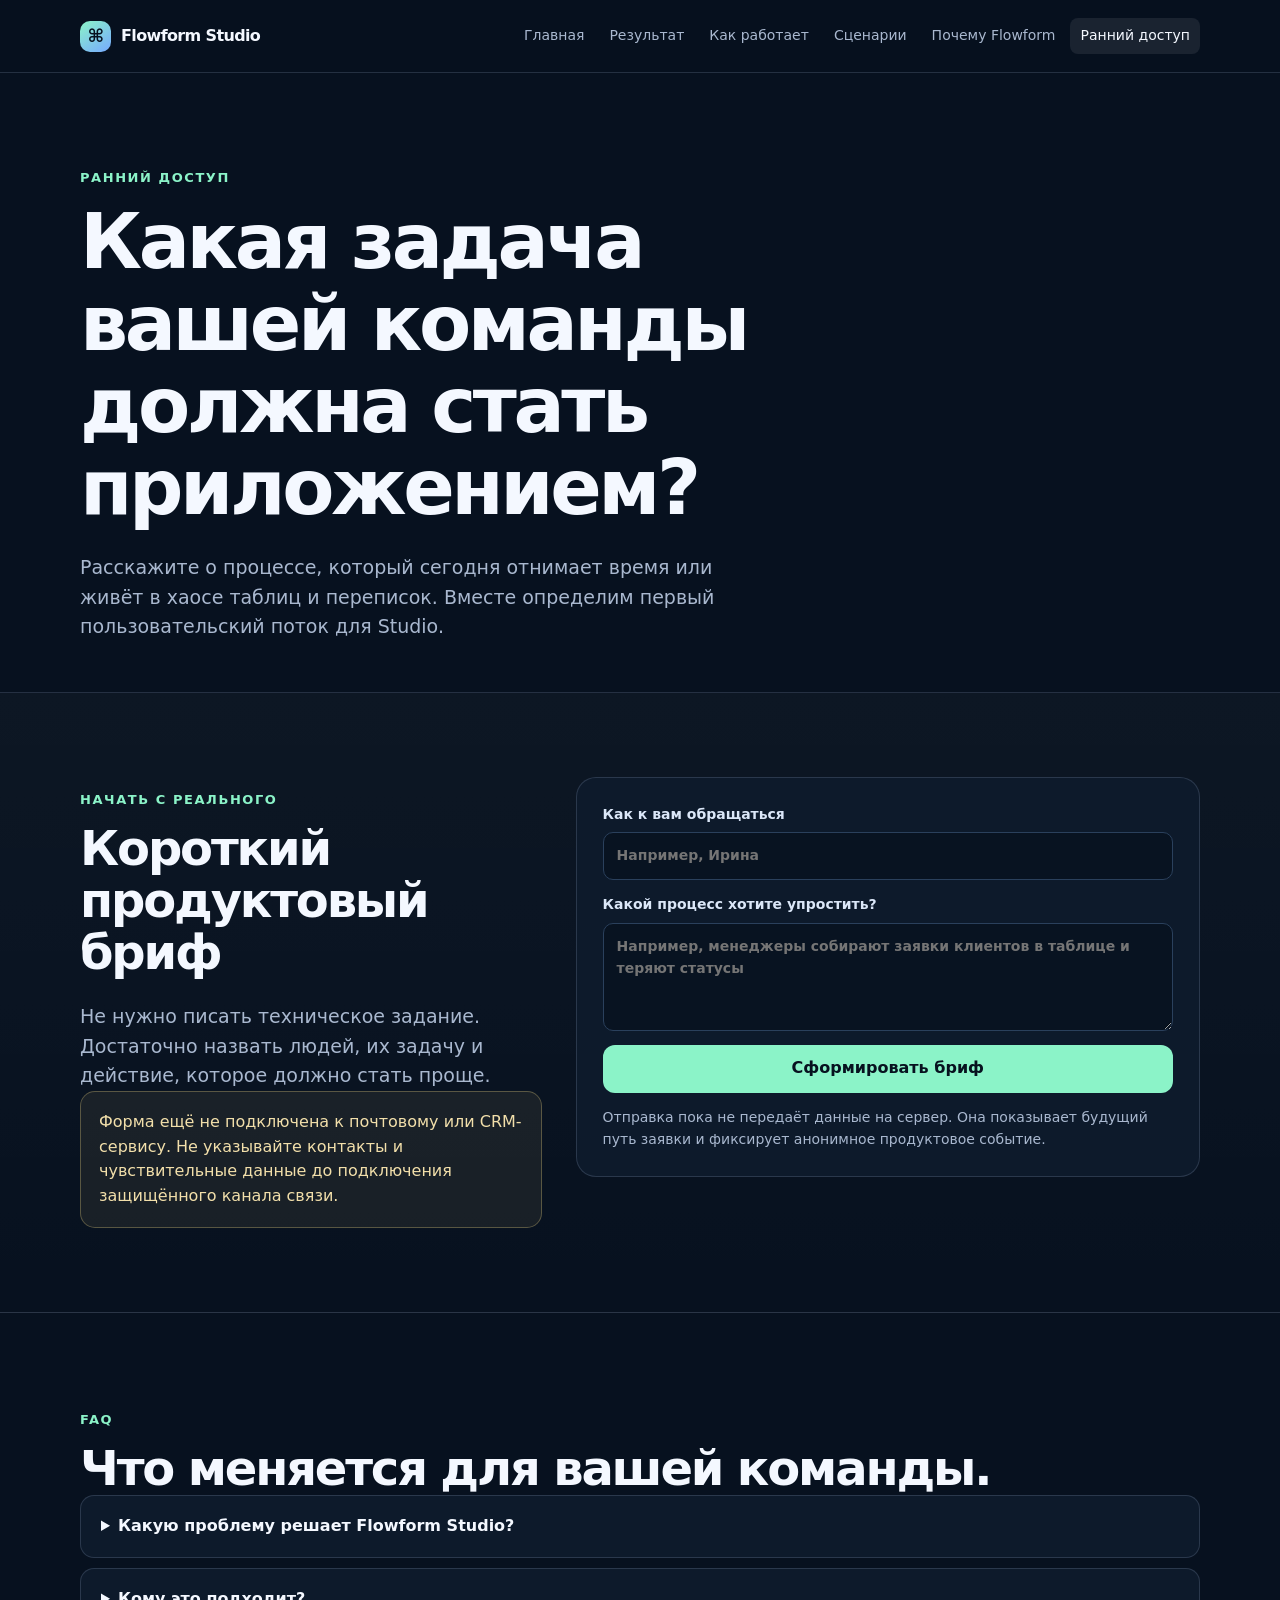
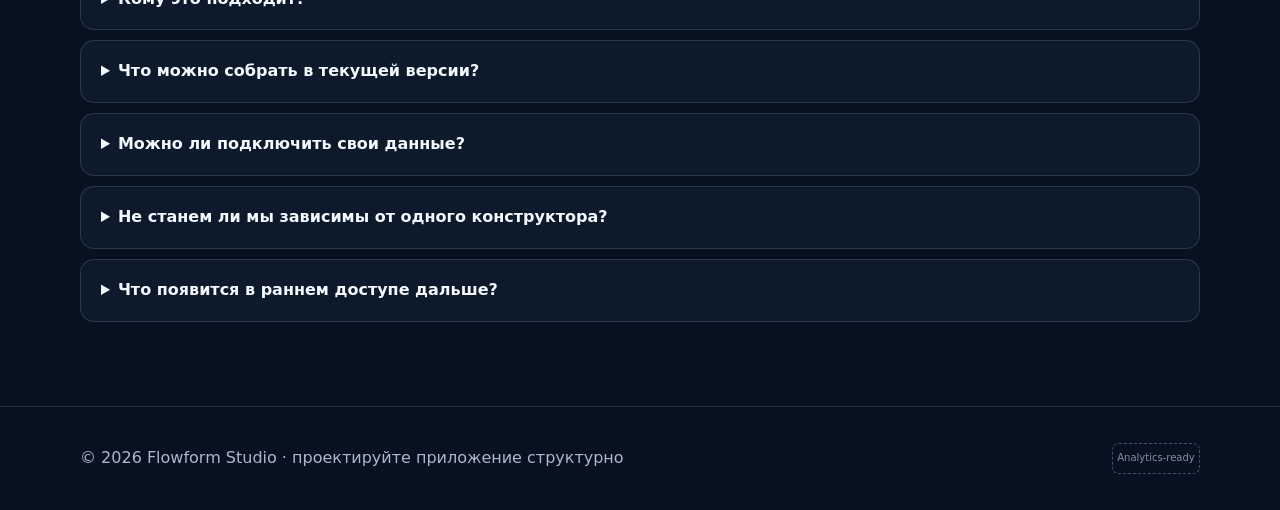
==== demo/index.html @ c5a8aea6 "init" ====
<!doctype html><html lang="ru"><head><meta charset="utf-8"><meta name="viewport" content="width=device-width, initial-scale=1"><meta name="description" content="Запросить демонстрацию Flowform Studio."><title>Демо — Flowform Studio</title><link rel="stylesheet" href="../assets/css/styles.css"></head><body>
<header class="site-header"><nav class="nav container" aria-label="Основная навигация"><a class="brand" href="../"><span class="brand-mark">⌘</span>Flowform Studio</a><div class="nav-links"><a href="../">Главная</a><a href="../features/">Результат</a><a href="../how-it-works/">Как работает</a><a href="../templates/">Сценарии</a><a href="../technology/">Почему Flowform</a><a aria-current="page" href="./">Ранний доступ</a></div></nav></header>
<main><section class="page-hero"><div class="container"><p class="eyebrow">Ранний доступ</p><h1>Какая задача вашей команды должна стать приложением?</h1><p class="lead">Расскажите о процессе, который сегодня отнимает время или живёт в хаосе таблиц и переписок. Вместе определим первый пользовательский поток для Studio.</p></div></section>
<section class="section section-soft"><div class="container demo-grid"><div><p class="eyebrow">Начать с реального</p><h2>Короткий продуктовый бриф</h2><p class="lead">Не нужно писать техническое задание. Достаточно назвать людей, их задачу и действие, которое должно стать проще.</p><div class="notice">Форма ещё не подключена к почтовому или CRM-сервису. Не указывайте контакты и чувствительные данные до подключения защищённого канала связи.</div></div><form class="form" data-demo-form><label>Как к вам обращаться<input name="name" autocomplete="off" required maxlength="50" placeholder="Например, Ирина"></label><label>Какой процесс хотите упростить?<textarea name="idea" required maxlength="500" placeholder="Например, менеджеры собирают заявки клиентов в таблице и теряют статусы"></textarea></label><button class="button button-primary" data-event="demo_form_click" type="submit">Сформировать бриф</button><p class="form-note">Отправка пока не передаёт данные на сервер. Она показывает будущий путь заявки и фиксирует анонимное продуктовое событие.</p><p class="form-success" role="status">Бриф сформирован. Спасибо — этот сценарий учтён как интерес к раннему доступу.</p></form></div></section>
<section class="section"><div class="container"><p class="eyebrow">FAQ</p><h2>Что меняется для вашей команды.</h2><div class="faq"><details data-event="faq_open"><summary>Какую проблему решает Flowform Studio?</summary><p>Studio сокращает путь от разрозненного описания процесса до интерактивного приложения. Команда быстрее замечает неясности, согласует поведение и проверяет ценность решения.</p></details><details data-event="faq_open"><summary>Кому это подходит?</summary><p>Product-командам, основателям и операционным командам, которым нужен внутренний инструмент, MVP или мобильный поток — без долгого цикла «бриф → макет → разработка → переделка».</p></details><details data-event="faq_open"><summary>Что можно собрать в текущей версии?</summary><p>Текущий рантайм поддерживает списки, карточки деталей и формы. На этой основе можно собрать каталог, простую CRM, трекер, гид мероприятия или внутренний рабочий инструмент.</p></details><details data-event="faq_open"><summary>Можно ли подключить свои данные?</summary><p>Да. Studio работает с моделью сущностей, поддерживает проектные CRUD-данные и развивает работу с OpenAPI как способом связать интерфейс с внешним API.</p></details><details data-event="faq_open"><summary>Не станем ли мы зависимы от одного конструктора?</summary><p>Конфигурация приложения остаётся переносимым JSON-файлом: её можно экспортировать, проверять и использовать как структурированный артефакт продукта.</p></details><details data-event="faq_open"><summary>Что появится в раннем доступе дальше?</summary><p>Более короткий путь от Studio к расшариваемому PWA и проверке приложения на мобильном устройстве. Это направление развития, а не уже доступная функция.</p></details></div></div></section></main>
<footer class="site-footer"><div class="container footer-row"><span>© 2026 Flowform Studio · проектируйте приложение структурно</span><div class="counter-slot">Analytics-ready</div></div></footer><script src="../assets/js/analytics.js"></script></body></html>
---- assets/css/styles.css ----
:root {
  --bg: #07111f;
  --panel: #0d1a2b;
  --panel-light: #12253d;
  --ink: #f4f8ff;
  --muted: #a9b8cf;
  --line: rgba(190, 211, 245, .16);
  --accent: #8bf3c8;
  --accent-2: #76a9ff;
  --warn: #ffe08a;
  --radius: 20px;
  --shadow: 0 22px 64px rgba(0, 0, 0, .28);
}

* { box-sizing: border-box; }
html { scroll-behavior: smooth; }
body {
  margin: 0;
  color: var(--ink);
  background: var(--bg);
  font-family: Inter, ui-sans-serif, system-ui, -apple-system, BlinkMacSystemFont, "Segoe UI", sans-serif;
  line-height: 1.55;
}
a { color: inherit; text-decoration: none; }
button, input, textarea { font: inherit; }

.container { width: min(1120px, calc(100% - 40px)); margin: 0 auto; }
.site-header {
  position: sticky; top: 0; z-index: 10;
  backdrop-filter: blur(18px);
  background: rgba(7, 17, 31, .78);
  border-bottom: 1px solid var(--line);
}
.nav { min-height: 72px; display: flex; align-items: center; justify-content: space-between; gap: 24px; }
.brand { display: flex; align-items: center; gap: 10px; font-weight: 800; letter-spacing: -.04em; }
.brand-mark { display: grid; place-items: center; width: 31px; height: 31px; border-radius: 10px; background: linear-gradient(145deg, var(--accent), var(--accent-2)); color: #06111f; font-size: 18px; }
.nav-links { display: flex; flex-wrap: wrap; justify-content: flex-end; gap: 5px; }
.nav-links a { color: var(--muted); padding: 7px 10px; border-radius: 8px; font-size: 14px; }
.nav-links a:hover, .nav-links a[aria-current="page"] { background: rgba(255,255,255,.08); color: var(--ink); }

.hero { padding: 104px 0 74px; overflow: hidden; }
.hero-grid { display: grid; grid-template-columns: 1.1fr .9fr; align-items: center; gap: 56px; }
.eyebrow { color: var(--accent); font-size: 13px; font-weight: 800; letter-spacing: .12em; text-transform: uppercase; }
h1, h2, h3 { letter-spacing: -.045em; line-height: 1.08; margin: 0; }
h1 { max-width: 760px; font-size: clamp(42px, 6vw, 76px); }
h2 { font-size: clamp(30px, 4vw, 48px); }
h3 { font-size: 21px; }
.lead { color: var(--muted); max-width: 650px; font-size: 19px; margin: 24px 0 0; }
.actions { display: flex; flex-wrap: wrap; gap: 12px; margin-top: 32px; }
.button { display: inline-flex; justify-content: center; align-items: center; min-height: 48px; padding: 0 19px; border: 1px solid transparent; border-radius: 12px; font-weight: 750; transition: transform .2s, background .2s; cursor: pointer; }
.button:hover { transform: translateY(-2px); }
.button-primary { color: #07111f; background: var(--accent); }
.button-secondary { color: var(--ink); border-color: var(--line); background: rgba(255,255,255,.04); }
.microcopy { color: var(--muted); font-size: 13px; margin-top: 14px; }

.hero-orbit { position: relative; min-height: 390px; }
.hero-orbit::before { content: ""; position: absolute; inset: 8% -10%; background: radial-gradient(circle, rgba(118,169,255,.3), transparent 63%); filter: blur(10px); }
.mockup { position: relative; z-index: 1; overflow: hidden; border: 1px solid rgba(166, 206, 255, .28); border-radius: 25px; background: rgba(13, 26, 43, .88); box-shadow: var(--shadow); }
.mockup-bar { display: flex; gap: 7px; padding: 13px 16px; border-bottom: 1px solid var(--line); }
.mockup-bar i { width: 8px; height: 8px; border-radius: 100%; background: #48617e; }
.mockup-body { display: grid; grid-template-columns: 92px 1fr; min-height: 323px; }
.mockup-side { padding: 18px 11px; border-right: 1px solid var(--line); }
.mockup-side span { display: block; height: 8px; margin: 12px 0; border-radius: 8px; background: #263b58; }
.mockup-side span:first-child { width: 76%; background: var(--accent); }
.mockup-work { padding: 25px; }
.code { padding: 16px; border: 1px solid var(--line); border-radius: 14px; color: #c1d6f5; background: #081321; font-family: "SFMono-Regular", Consolas, monospace; font-size: 12px; line-height: 1.8; }
.code b { color: var(--accent); font-weight: 600; }
.phone { float: right; width: 116px; margin: 18px 0 0 16px; padding: 9px; border: 3px solid #314862; border-radius: 21px; background: #0a1523; transform: rotate(5deg); }
.phone::before { content: ""; display: block; width: 36px; height: 4px; margin: 0 auto 8px; border-radius: 9px; background: #314862; }
.phone-card { padding: 10px; border-radius: 10px; background: linear-gradient(155deg, #8bf3c8, #76a9ff); color: #06111f; font-size: 10px; font-weight: 800; }
.phone-line { height: 6px; margin-top: 8px; border-radius: 4px; background: #29425c; }

.section { padding: 84px 0; }
.section-soft { background: linear-gradient(180deg, rgba(255,255,255,.025), transparent); border-block: 1px solid var(--line); }
.section-heading { display: grid; grid-template-columns: minmax(0, 1fr) minmax(0, .7fr); gap: 36px; align-items: end; margin-bottom: 34px; }
.section-heading p { color: var(--muted); margin: 0; }
.cards { display: grid; grid-template-columns: repeat(3, 1fr); gap: 18px; }
.card { padding: 25px; border: 1px solid var(--line); border-radius: var(--radius); background: linear-gradient(150deg, rgba(255,255,255,.06), rgba(255,255,255,.018)); }
.card p { color: var(--muted); margin-bottom: 0; }
.card-icon { display: grid; place-items: center; width: 40px; height: 40px; margin-bottom: 20px; border-radius: 12px; background: rgba(139,243,200,.12); color: var(--accent); font-weight: 800; }
.split { display: grid; grid-template-columns: 1fr 1fr; gap: 24px; align-items: start; }
.steps { counter-reset: step; display: grid; gap: 13px; }
.step { display: grid; grid-template-columns: 44px 1fr; gap: 16px; align-items: start; padding: 20px; border: 1px solid var(--line); border-radius: 16px; background: var(--panel); }
.step::before { counter-increment: step; content: "0" counter(step); display: grid; place-items: center; width: 35px; height: 35px; color: var(--accent); border: 1px solid rgba(139,243,200,.36); border-radius: 50%; font-size: 12px; font-weight: 800; }
.step p { margin: 7px 0 0; color: var(--muted); }
.tag { display: inline-block; margin-bottom: 10px; color: var(--accent); font-size: 12px; font-weight: 800; letter-spacing: .09em; text-transform: uppercase; }
.template-card { position: relative; min-height: 245px; overflow: hidden; }
.template-card::after { content: ""; position: absolute; right: -25px; bottom: -35px; width: 145px; height: 145px; border-radius: 50%; background: rgba(118,169,255,.16); filter: blur(5px); }
.template-card:hover { border-color: rgba(139,243,200,.56); }
.template-card button { position: relative; z-index: 1; margin-top: 20px; color: var(--accent); border: 0; background: transparent; padding: 0; cursor: pointer; font-weight: 800; }
.quote { padding: 28px; color: #cedcf0; border-left: 3px solid var(--accent); background: rgba(139,243,200,.06); border-radius: 0 18px 18px 0; }

.page-hero { padding: 82px 0 50px; }
.page-hero .lead { max-width: 700px; }
.info-grid { display: grid; grid-template-columns: repeat(2, 1fr); gap: 18px; }
.metric { padding: 20px; border: 1px solid var(--line); border-radius: 16px; background: var(--panel); }
.metric strong { display: block; color: var(--accent); font-size: 25px; }
.metric span { color: var(--muted); font-size: 14px; }
.faq { display: grid; gap: 10px; }
details { padding: 18px 20px; border: 1px solid var(--line); border-radius: 14px; background: var(--panel); }
summary { cursor: pointer; font-weight: 750; }
details p { color: var(--muted); margin: 12px 0 0; }
.demo-grid { display: grid; grid-template-columns: .85fr 1.15fr; gap: 34px; align-items: start; }
.form { display: grid; gap: 14px; padding: 26px; border: 1px solid var(--line); border-radius: var(--radius); background: var(--panel); }
label { display: grid; gap: 7px; color: #dbe7f8; font-size: 14px; font-weight: 700; }
input, textarea { width: 100%; padding: 12px 13px; color: var(--ink); outline: none; border: 1px solid #2a405c; border-radius: 10px; background: #081321; }
input:focus, textarea:focus { border-color: var(--accent); }
textarea { min-height: 108px; resize: vertical; }
.form-note, .form-success { display: none; margin: 0; font-size: 14px; }
.form-note { color: var(--muted); display: block; }
.form-success { color: var(--accent); }
.form-success.visible { display: block; }
.notice { padding: 18px; border: 1px solid rgba(255,224,138,.28); border-radius: 15px; color: #f2dfaa; background: rgba(255,224,138,.07); }

.site-footer { padding: 36px 0; color: var(--muted); border-top: 1px solid var(--line); }
.footer-row { display: flex; justify-content: space-between; gap: 24px; align-items: center; }
.counter-slot { min-width: 88px; min-height: 31px; display: grid; place-items: center; border: 1px dashed #3a5271; border-radius: 7px; font-size: 10px; color: #8091aa; }

@media (max-width: 800px) {
  .nav { padding: 12px 0; align-items: flex-start; }
  .nav-links { gap: 1px; }
  .hero { padding-top: 70px; }
  .hero-grid, .section-heading, .split, .demo-grid { grid-template-columns: 1fr; }
  .cards { grid-template-columns: 1fr; }
  .hero-orbit { min-height: 330px; }
  .section { padding: 60px 0; }
}
@media (max-width: 510px) {
  .container { width: min(100% - 28px, 1120px); }
  .nav { gap: 10px; }
  .brand { font-size: 14px; }
  .nav-links a { padding: 4px 6px; font-size: 12px; }
  .mockup-body { grid-template-columns: 62px 1fr; }
  .mockup-work { padding: 17px; }
  .info-grid { grid-template-columns: 1fr; }
  .footer-row { align-items: flex-start; flex-direction: column; }
}
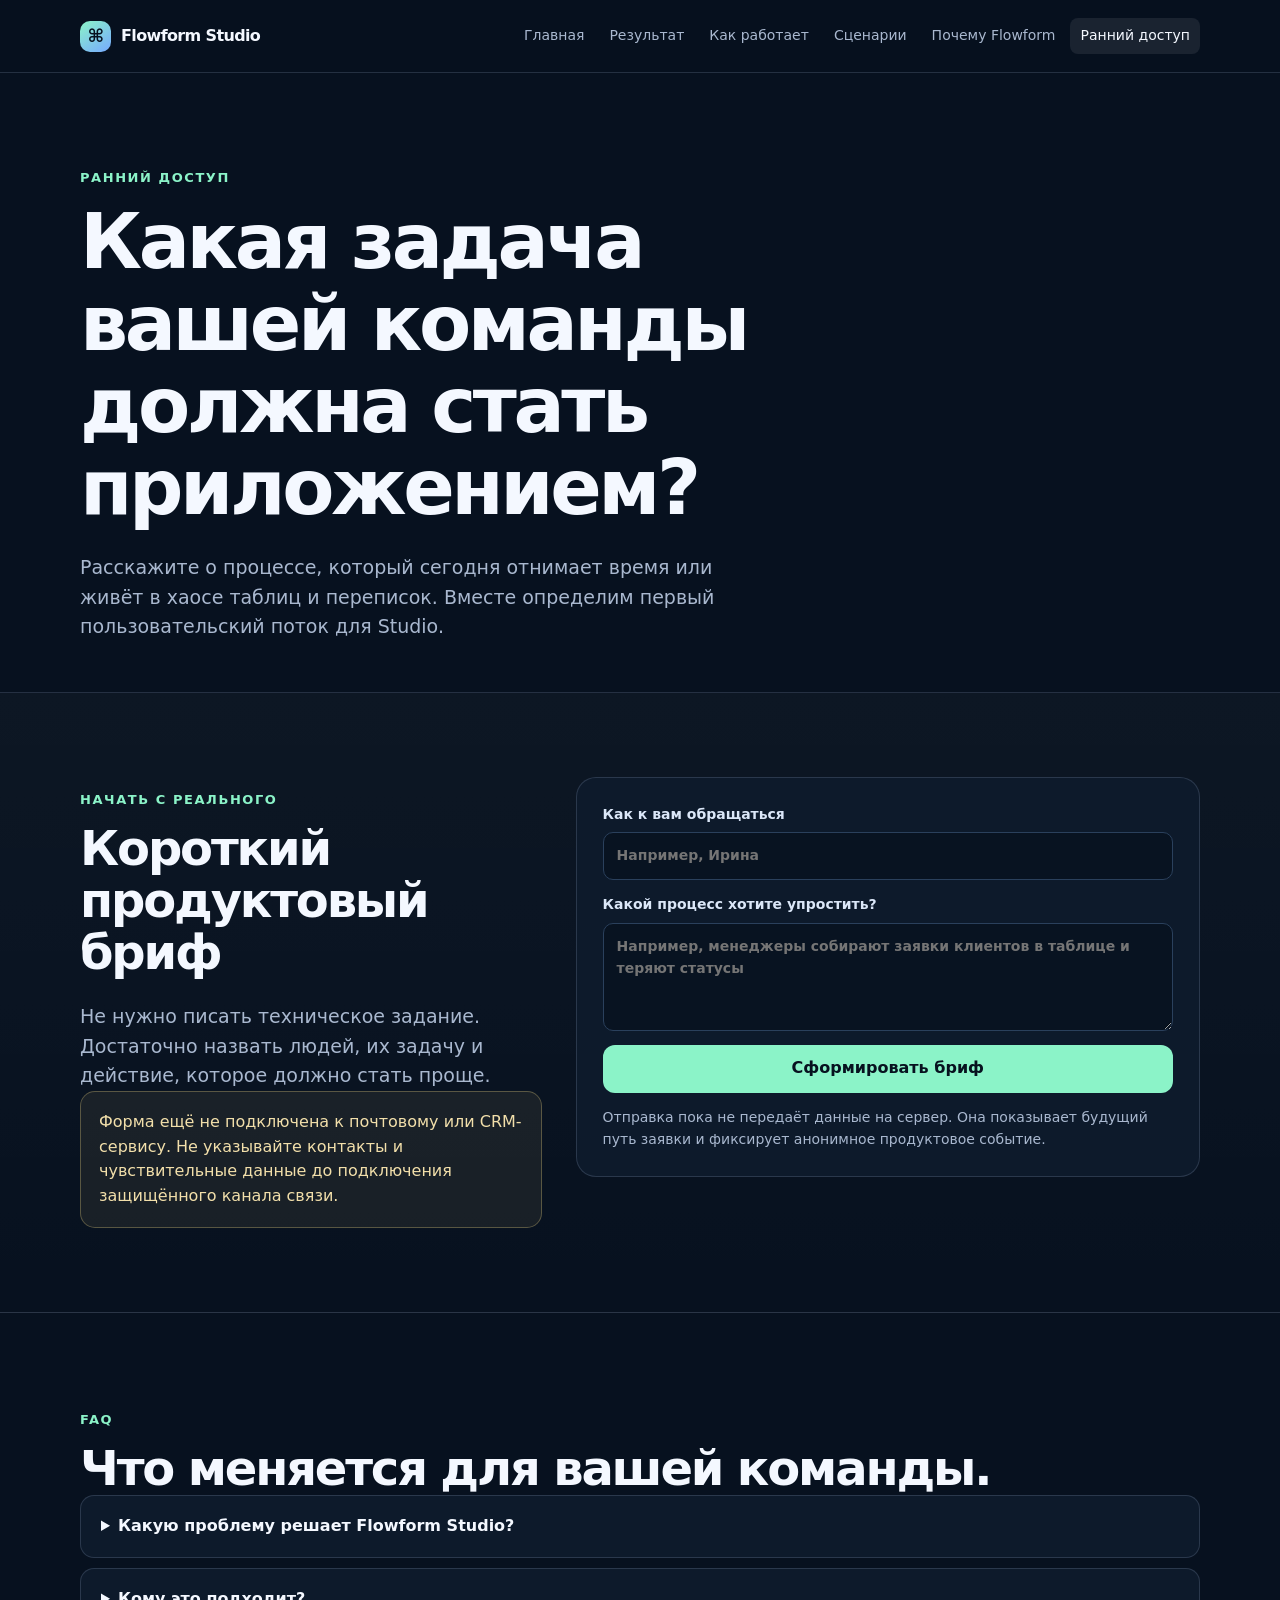
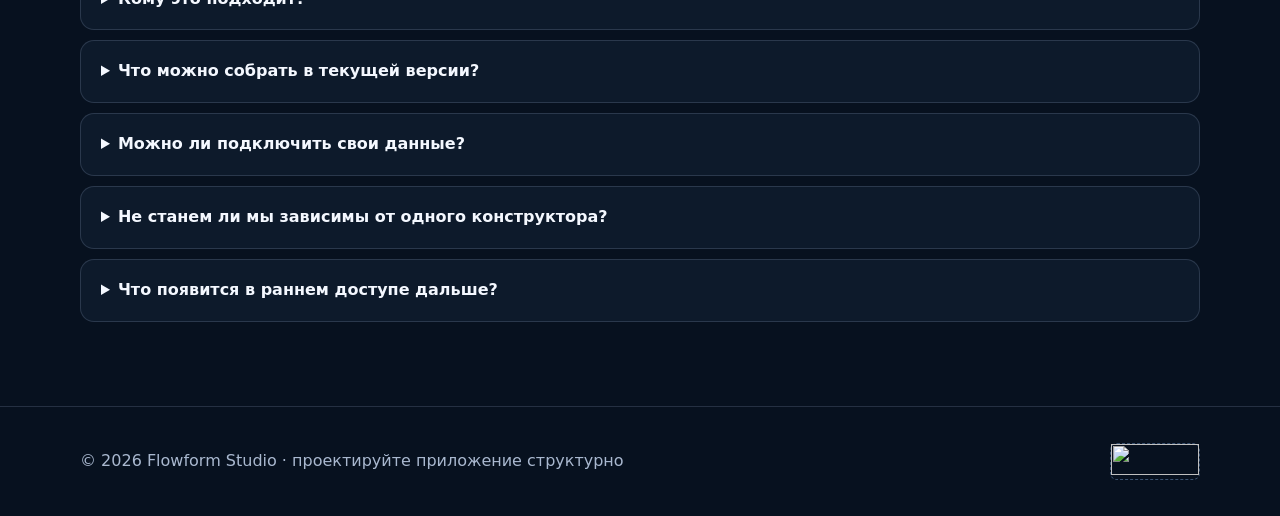
==== commit 9673388a: "Add LiveInternet counter" ====
--- a/demo/index.html
+++ b/demo/index.html
@@ -3,4 +3,4 @@
 <main><section class="page-hero"><div class="container"><p class="eyebrow">Ранний доступ</p><h1>Какая задача вашей команды должна стать приложением?</h1><p class="lead">Расскажите о процессе, который сегодня отнимает время или живёт в хаосе таблиц и переписок. Вместе определим первый пользовательский поток для Studio.</p></div></section>
 <section class="section section-soft"><div class="container demo-grid"><div><p class="eyebrow">Начать с реального</p><h2>Короткий продуктовый бриф</h2><p class="lead">Не нужно писать техническое задание. Достаточно назвать людей, их задачу и действие, которое должно стать проще.</p><div class="notice">Форма ещё не подключена к почтовому или CRM-сервису. Не указывайте контакты и чувствительные данные до подключения защищённого канала связи.</div></div><form class="form" data-demo-form><label>Как к вам обращаться<input name="name" autocomplete="off" required maxlength="50" placeholder="Например, Ирина"></label><label>Какой процесс хотите упростить?<textarea name="idea" required maxlength="500" placeholder="Например, менеджеры собирают заявки клиентов в таблице и теряют статусы"></textarea></label><button class="button button-primary" data-event="demo_form_click" type="submit">Сформировать бриф</button><p class="form-note">Отправка пока не передаёт данные на сервер. Она показывает будущий путь заявки и фиксирует анонимное продуктовое событие.</p><p class="form-success" role="status">Бриф сформирован. Спасибо — этот сценарий учтён как интерес к раннему доступу.</p></form></div></section>
 <section class="section"><div class="container"><p class="eyebrow">FAQ</p><h2>Что меняется для вашей команды.</h2><div class="faq"><details data-event="faq_open"><summary>Какую проблему решает Flowform Studio?</summary><p>Studio сокращает путь от разрозненного описания процесса до интерактивного приложения. Команда быстрее замечает неясности, согласует поведение и проверяет ценность решения.</p></details><details data-event="faq_open"><summary>Кому это подходит?</summary><p>Product-командам, основателям и операционным командам, которым нужен внутренний инструмент, MVP или мобильный поток — без долгого цикла «бриф → макет → разработка → переделка».</p></details><details data-event="faq_open"><summary>Что можно собрать в текущей версии?</summary><p>Текущий рантайм поддерживает списки, карточки деталей и формы. На этой основе можно собрать каталог, простую CRM, трекер, гид мероприятия или внутренний рабочий инструмент.</p></details><details data-event="faq_open"><summary>Можно ли подключить свои данные?</summary><p>Да. Studio работает с моделью сущностей, поддерживает проектные CRUD-данные и развивает работу с OpenAPI как способом связать интерфейс с внешним API.</p></details><details data-event="faq_open"><summary>Не станем ли мы зависимы от одного конструктора?</summary><p>Конфигурация приложения остаётся переносимым JSON-файлом: её можно экспортировать, проверять и использовать как структурированный артефакт продукта.</p></details><details data-event="faq_open"><summary>Что появится в раннем доступе дальше?</summary><p>Более короткий путь от Studio к расшариваемому PWA и проверке приложения на мобильном устройстве. Это направление развития, а не уже доступная функция.</p></details></div></div></section></main>
-<footer class="site-footer"><div class="container footer-row"><span>© 2026 Flowform Studio · проектируйте приложение структурно</span><div class="counter-slot">Analytics-ready</div></div></footer><script src="../assets/js/analytics.js"></script></body></html>
+<footer class="site-footer"><div class="container footer-row"><span>© 2026 Flowform Studio · проектируйте приложение структурно</span><div class="counter-slot"><!--LiveInternet counter--><a href="https://www.liveinternet.ru/click" target="_blank"><img id="licntE075" width="88" height="31" style="border:0" title="LiveInternet: показано число просмотров и посетителей за 24 часа" src="[data-uri]" alt=""/></a><script>(function(d,s){d.getElementById("licntE075").src="https://counter.yadro.ru/hit?t52.6;r"+escape(d.referrer)+((typeof(s)=="undefined")?"":";s"+s.width+"*"+s.height+"*"+(s.colorDepth?s.colorDepth:s.pixelDepth))+";u"+escape(d.URL)+";h"+escape(d.title.substring(0,150))+";"+Math.random()})(document,screen)</script><!--/LiveInternet--></div></div></footer><script src="../assets/js/analytics.js"></script></body></html>
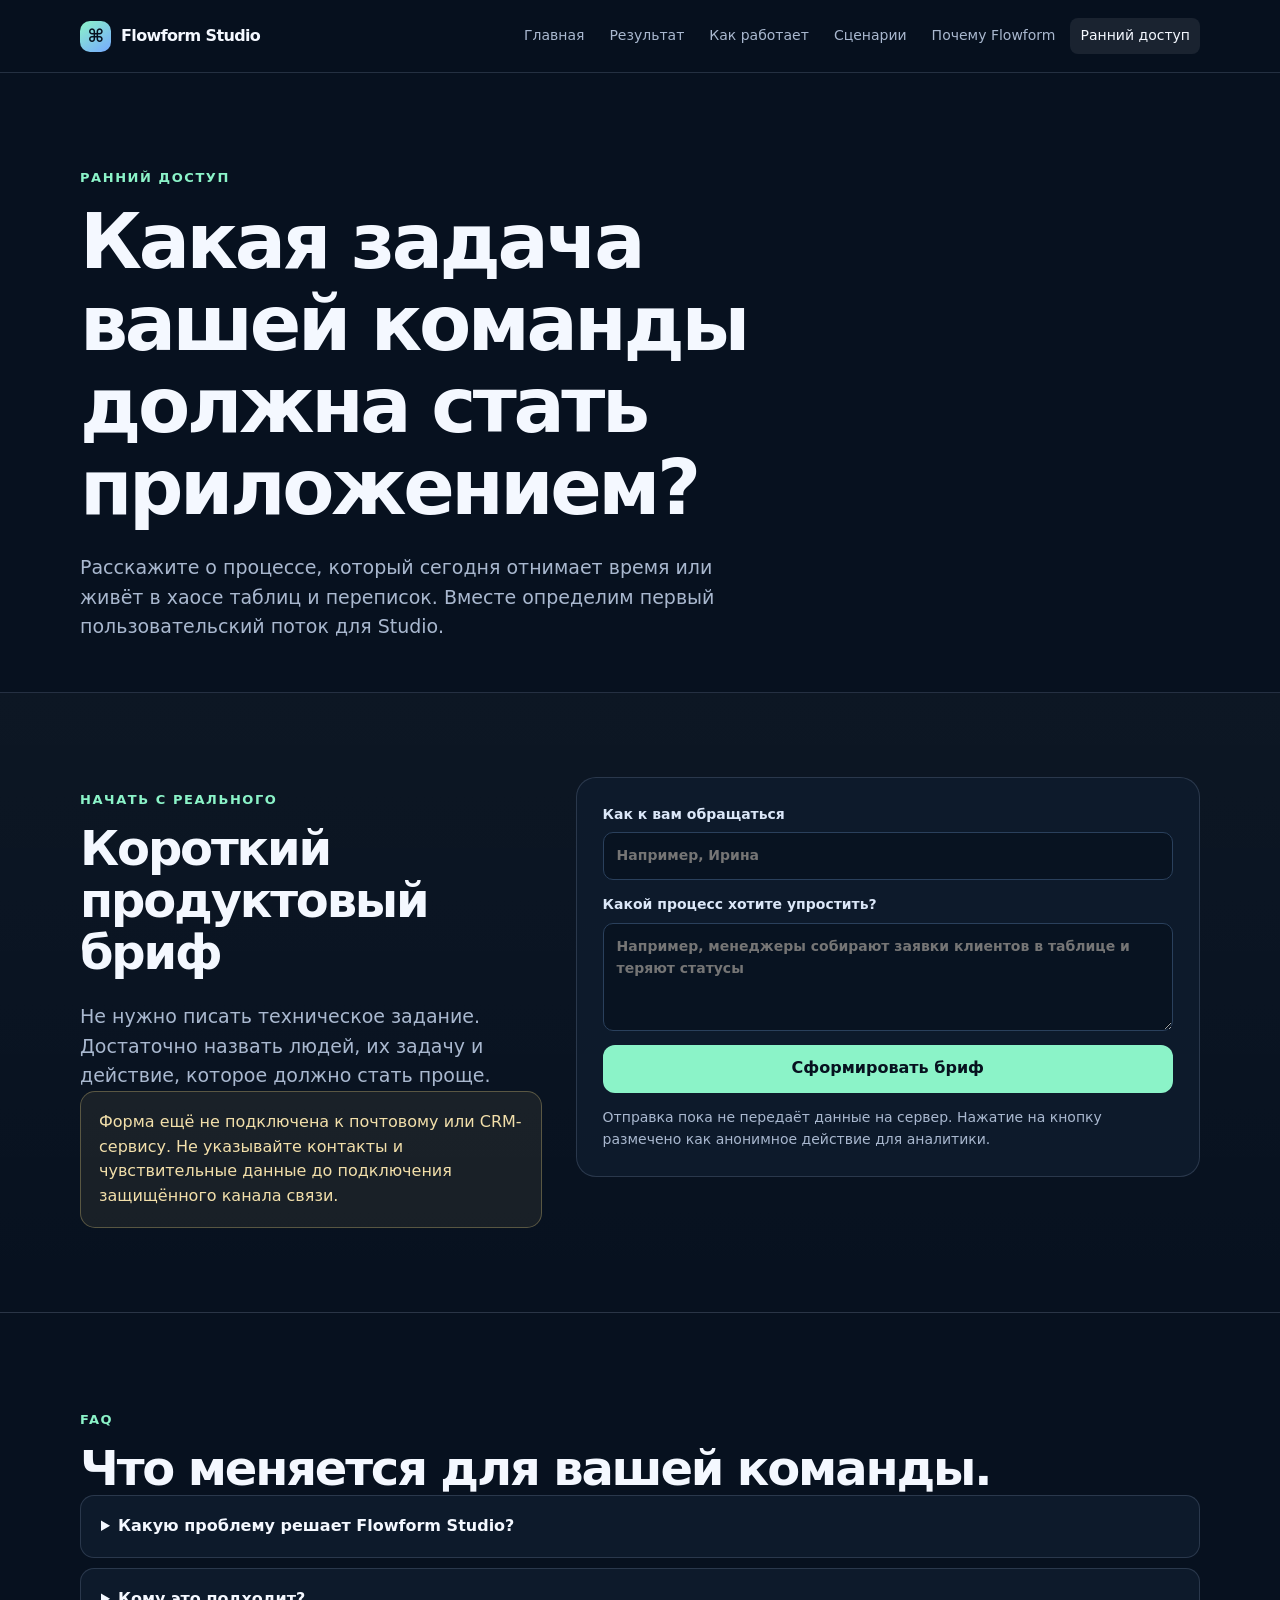
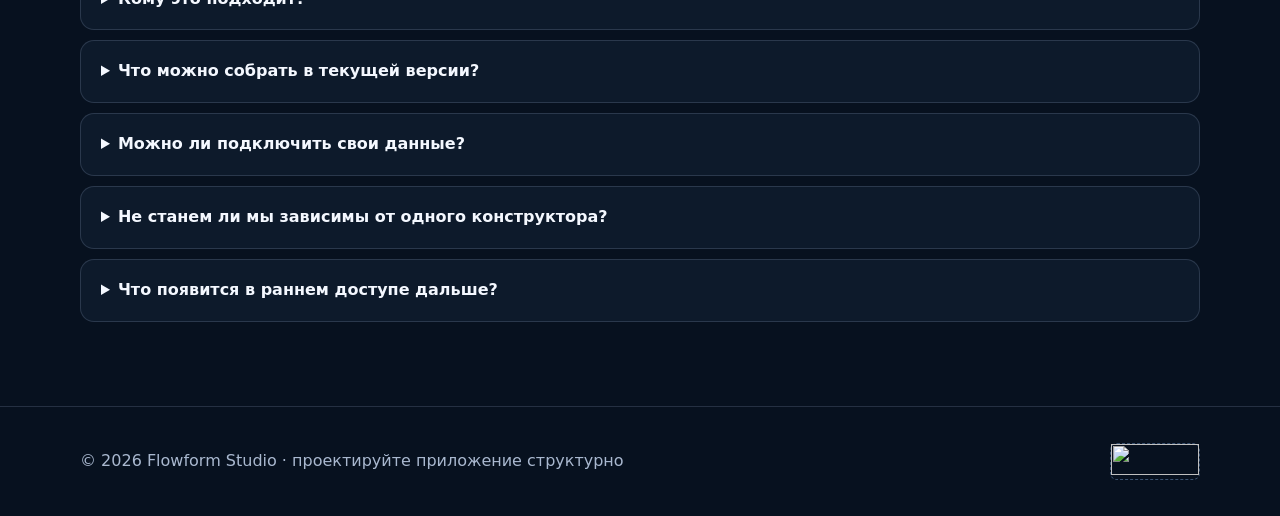
==== commit 081b1816: "Add Rambler Top100 analytics" ====
--- a/demo/index.html
+++ b/demo/index.html
@@ -1,6 +1,6 @@
-<!doctype html><html lang="ru"><head><meta charset="utf-8"><meta name="viewport" content="width=device-width, initial-scale=1"><meta name="description" content="Запросить демонстрацию Flowform Studio."><title>Демо — Flowform Studio</title><link rel="stylesheet" href="../assets/css/styles.css"></head><body>
+<!doctype html><html lang="ru"><head><meta charset="utf-8"><meta name="viewport" content="width=device-width, initial-scale=1"><meta name="description" content="Запросить демонстрацию Flowform Studio."><title>Демо — Flowform Studio</title><!-- Top100 (Kraken) Counter --><script>(function(w,d,c){(w[c]=w[c]||[]).push(function(){var options={project:7752735,attributes_dataset:["flowform"]};try{w.top100Counter=new top100(options)}catch(e){}});var n=d.getElementsByTagName("script")[0],s=d.createElement("script"),f=function(){n.parentNode.insertBefore(s,n)};s.type="text/javascript";s.async=true;s.src=(d.location.protocol==="https:"?"https:")+"//st.top100.ru/top100/top100.js";if(w.opera==="[object Opera]"){d.addEventListener("DOMContentLoaded",f,false)}else{f()}})(window,document,"_top100q");</script><noscript><img src="//counter.rambler.ru/top100.cnt?pid=7752735" alt="Топ-100"></noscript><!-- END Top100 (Kraken) Counter --><link rel="stylesheet" href="../assets/css/styles.css"></head><body>
 <header class="site-header"><nav class="nav container" aria-label="Основная навигация"><a class="brand" href="../"><span class="brand-mark">⌘</span>Flowform Studio</a><div class="nav-links"><a href="../">Главная</a><a href="../features/">Результат</a><a href="../how-it-works/">Как работает</a><a href="../templates/">Сценарии</a><a href="../technology/">Почему Flowform</a><a aria-current="page" href="./">Ранний доступ</a></div></nav></header>
 <main><section class="page-hero"><div class="container"><p class="eyebrow">Ранний доступ</p><h1>Какая задача вашей команды должна стать приложением?</h1><p class="lead">Расскажите о процессе, который сегодня отнимает время или живёт в хаосе таблиц и переписок. Вместе определим первый пользовательский поток для Studio.</p></div></section>
-<section class="section section-soft"><div class="container demo-grid"><div><p class="eyebrow">Начать с реального</p><h2>Короткий продуктовый бриф</h2><p class="lead">Не нужно писать техническое задание. Достаточно назвать людей, их задачу и действие, которое должно стать проще.</p><div class="notice">Форма ещё не подключена к почтовому или CRM-сервису. Не указывайте контакты и чувствительные данные до подключения защищённого канала связи.</div></div><form class="form" data-demo-form><label>Как к вам обращаться<input name="name" autocomplete="off" required maxlength="50" placeholder="Например, Ирина"></label><label>Какой процесс хотите упростить?<textarea name="idea" required maxlength="500" placeholder="Например, менеджеры собирают заявки клиентов в таблице и теряют статусы"></textarea></label><button class="button button-primary" data-event="demo_form_click" type="submit">Сформировать бриф</button><p class="form-note">Отправка пока не передаёт данные на сервер. Она показывает будущий путь заявки и фиксирует анонимное продуктовое событие.</p><p class="form-success" role="status">Бриф сформирован. Спасибо — этот сценарий учтён как интерес к раннему доступу.</p></form></div></section>
-<section class="section"><div class="container"><p class="eyebrow">FAQ</p><h2>Что меняется для вашей команды.</h2><div class="faq"><details data-event="faq_open"><summary>Какую проблему решает Flowform Studio?</summary><p>Studio сокращает путь от разрозненного описания процесса до интерактивного приложения. Команда быстрее замечает неясности, согласует поведение и проверяет ценность решения.</p></details><details data-event="faq_open"><summary>Кому это подходит?</summary><p>Product-командам, основателям и операционным командам, которым нужен внутренний инструмент, MVP или мобильный поток — без долгого цикла «бриф → макет → разработка → переделка».</p></details><details data-event="faq_open"><summary>Что можно собрать в текущей версии?</summary><p>Текущий рантайм поддерживает списки, карточки деталей и формы. На этой основе можно собрать каталог, простую CRM, трекер, гид мероприятия или внутренний рабочий инструмент.</p></details><details data-event="faq_open"><summary>Можно ли подключить свои данные?</summary><p>Да. Studio работает с моделью сущностей, поддерживает проектные CRUD-данные и развивает работу с OpenAPI как способом связать интерфейс с внешним API.</p></details><details data-event="faq_open"><summary>Не станем ли мы зависимы от одного конструктора?</summary><p>Конфигурация приложения остаётся переносимым JSON-файлом: её можно экспортировать, проверять и использовать как структурированный артефакт продукта.</p></details><details data-event="faq_open"><summary>Что появится в раннем доступе дальше?</summary><p>Более короткий путь от Studio к расшариваемому PWA и проверке приложения на мобильном устройстве. Это направление развития, а не уже доступная функция.</p></details></div></div></section></main>
+<section class="section section-soft"><div class="container demo-grid"><div><p class="eyebrow">Начать с реального</p><h2>Короткий продуктовый бриф</h2><p class="lead">Не нужно писать техническое задание. Достаточно назвать людей, их задачу и действие, которое должно стать проще.</p><div class="notice">Форма ещё не подключена к почтовому или CRM-сервису. Не указывайте контакты и чувствительные данные до подключения защищённого канала связи.</div></div><form class="form" data-demo-form><label>Как к вам обращаться<input name="name" autocomplete="off" required maxlength="50" placeholder="Например, Ирина"></label><label>Какой процесс хотите упростить?<textarea name="idea" required maxlength="500" placeholder="Например, менеджеры собирают заявки клиентов в таблице и теряют статусы"></textarea></label><button class="button button-primary" data-event="demo_form_click" data-flowform="early_access::brief_form" type="submit">Сформировать бриф</button><p class="form-note">Отправка пока не передаёт данные на сервер. Нажатие на кнопку размечено как анонимное действие для аналитики.</p><p class="form-success" role="status">Бриф сформирован. Спасибо — этот сценарий учтён как интерес к раннему доступу.</p></form></div></section>
+<section class="section"><div class="container"><p class="eyebrow">FAQ</p><h2>Что меняется для вашей команды.</h2><div class="faq"><details data-event="faq_open" data-flowform="faq::problem"><summary>Какую проблему решает Flowform Studio?</summary><p>Studio сокращает путь от разрозненного описания процесса до интерактивного приложения. Команда быстрее замечает неясности, согласует поведение и проверяет ценность решения.</p></details><details data-event="faq_open" data-flowform="faq::audience"><summary>Кому это подходит?</summary><p>Product-командам, основателям и операционным командам, которым нужен внутренний инструмент, MVP или мобильный поток — без долгого цикла «бриф → макет → разработка → переделка».</p></details><details data-event="faq_open" data-flowform="faq::current_version"><summary>Что можно собрать в текущей версии?</summary><p>Текущий рантайм поддерживает списки, карточки деталей и формы. На этой основе можно собрать каталог, простую CRM, трекер, гид мероприятия или внутренний рабочий инструмент.</p></details><details data-event="faq_open" data-flowform="faq::data"><summary>Можно ли подключить свои данные?</summary><p>Да. Studio работает с моделью сущностей, поддерживает проектные CRUD-данные и развивает работу с OpenAPI как способом связать интерфейс с внешним API.</p></details><details data-event="faq_open" data-flowform="faq::portability"><summary>Не станем ли мы зависимы от одного конструктора?</summary><p>Конфигурация приложения остаётся переносимым JSON-файлом: её можно экспортировать, проверять и использовать как структурированный артефакт продукта.</p></details><details data-event="faq_open" data-flowform="faq::roadmap"><summary>Что появится в раннем доступе дальше?</summary><p>Более короткий путь от Studio к расшариваемому PWA и проверке приложения на мобильном устройстве. Это направление развития, а не уже доступная функция.</p></details></div></div></section></main>
 <footer class="site-footer"><div class="container footer-row"><span>© 2026 Flowform Studio · проектируйте приложение структурно</span><div class="counter-slot"><!--LiveInternet counter--><a href="https://www.liveinternet.ru/click" target="_blank"><img id="licntE075" width="88" height="31" style="border:0" title="LiveInternet: показано число просмотров и посетителей за 24 часа" src="[data-uri]" alt=""/></a><script>(function(d,s){d.getElementById("licntE075").src="https://counter.yadro.ru/hit?t52.6;r"+escape(d.referrer)+((typeof(s)=="undefined")?"":";s"+s.width+"*"+s.height+"*"+(s.colorDepth?s.colorDepth:s.pixelDepth))+";u"+escape(d.URL)+";h"+escape(d.title.substring(0,150))+";"+Math.random()})(document,screen)</script><!--/LiveInternet--></div></div></footer><script src="../assets/js/analytics.js"></script></body></html>
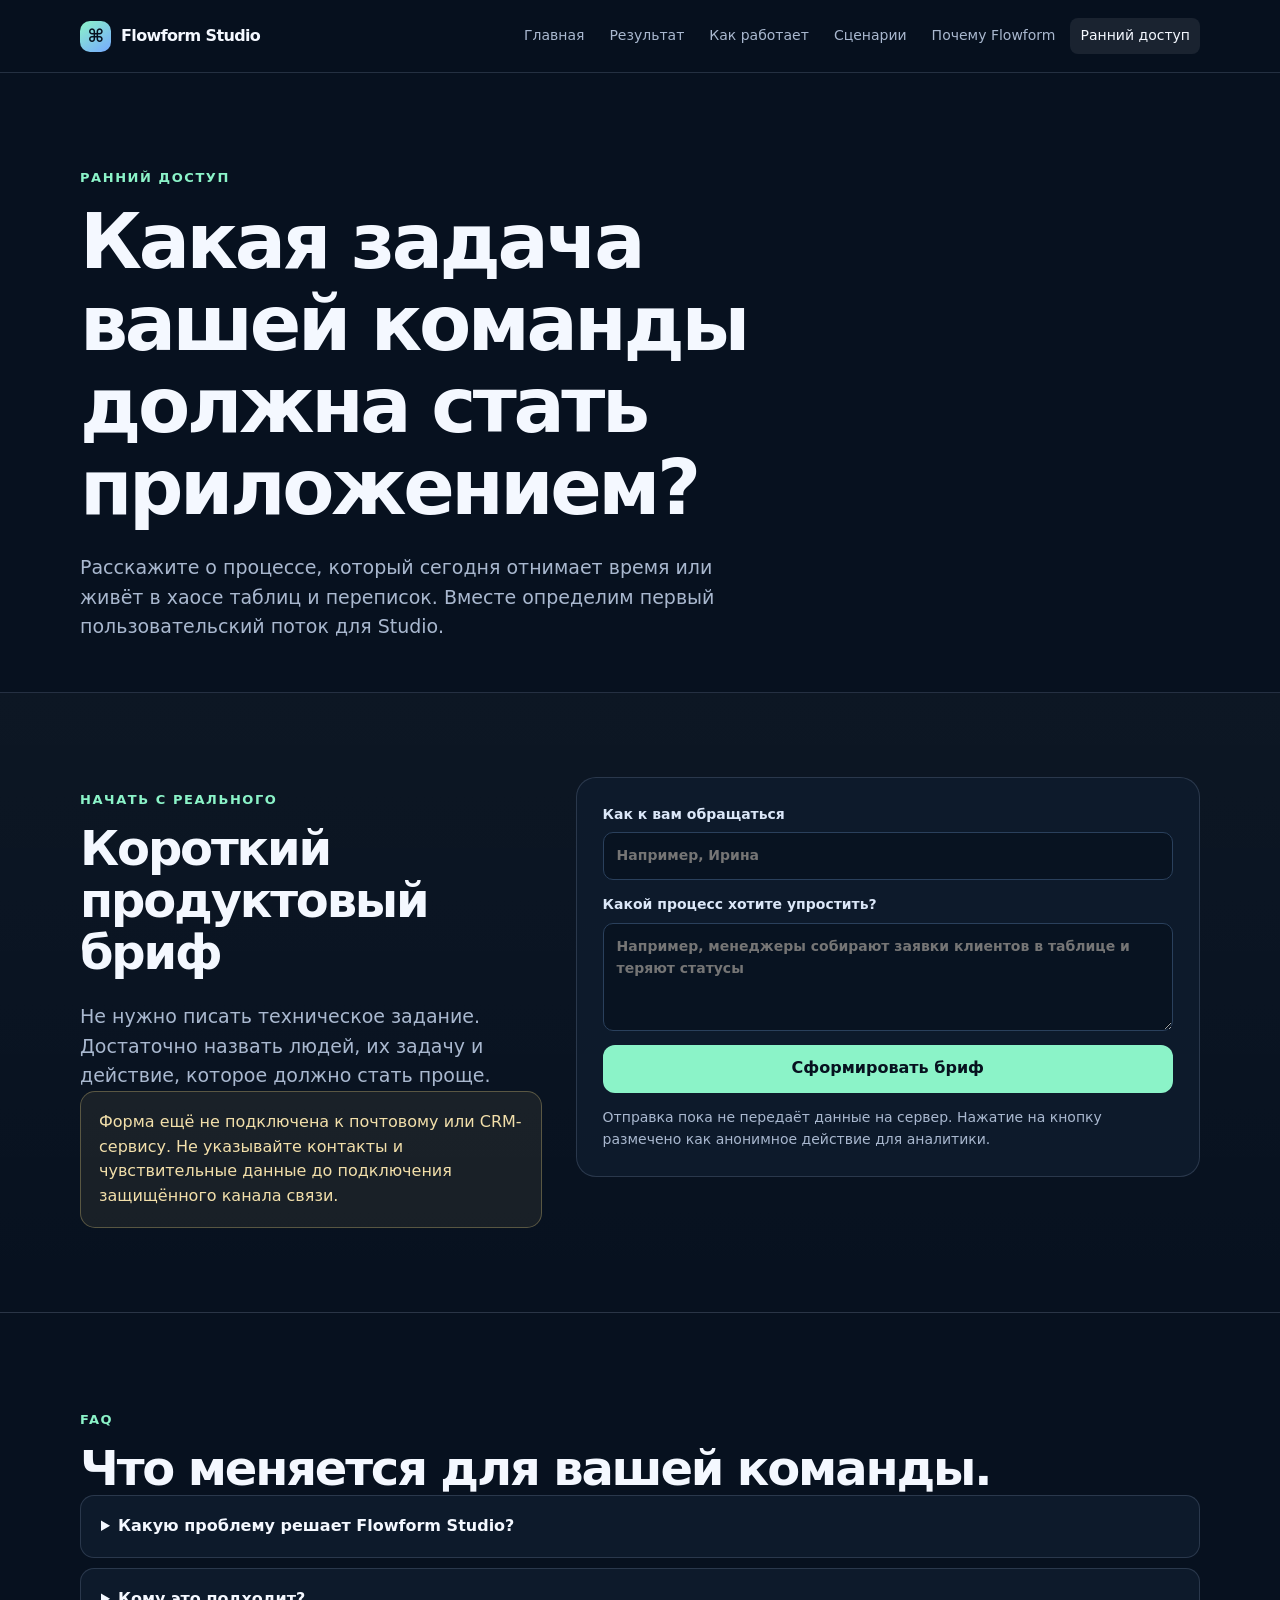
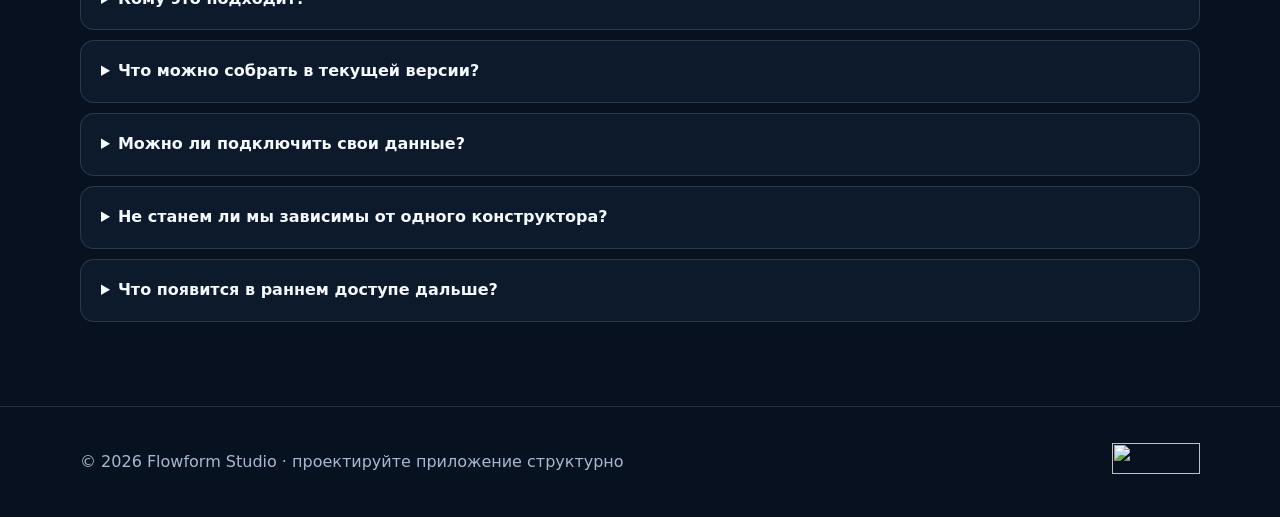
==== commit a27236c1: "Add Top100 footer widget container" ====
--- a/demo/index.html
+++ b/demo/index.html
@@ -1,6 +1,6 @@
-<!doctype html><html lang="ru"><head><meta charset="utf-8"><meta name="viewport" content="width=device-width, initial-scale=1"><meta name="description" content="Запросить демонстрацию Flowform Studio."><title>Демо — Flowform Studio</title><!-- Top100 (Kraken) Counter --><script>(function(w,d,c){(w[c]=w[c]||[]).push(function(){var options={project:7752735,attributes_dataset:["flowform"]};try{w.top100Counter=new top100(options)}catch(e){}});var n=d.getElementsByTagName("script")[0],s=d.createElement("script"),f=function(){n.parentNode.insertBefore(s,n)};s.type="text/javascript";s.async=true;s.src=(d.location.protocol==="https:"?"https:")+"//st.top100.ru/top100/top100.js";if(w.opera==="[object Opera]"){d.addEventListener("DOMContentLoaded",f,false)}else{f()}})(window,document,"_top100q");</script><noscript><img src="//counter.rambler.ru/top100.cnt?pid=7752735" alt="Топ-100"></noscript><!-- END Top100 (Kraken) Counter --><link rel="stylesheet" href="../assets/css/styles.css"></head><body>
+<!doctype html><html lang="ru"><head><meta charset="utf-8"><meta name="viewport" content="width=device-width, initial-scale=1"><meta name="description" content="Запросить демонстрацию Flowform Studio."><title>Демо — Flowform Studio</title><!-- Top100 (Kraken) Counter --><script>(function(w,d,c){(w[c]=w[c]||[]).push(function(){var options={project: 7752735, element: "top100-widget", attributes_dataset: ["flowform"]};try{w.top100Counter=new top100(options)}catch(e){}});var n=d.getElementsByTagName("script")[0],s=d.createElement("script"),f=function(){n.parentNode.insertBefore(s,n)};s.type="text/javascript";s.async=true;s.src=(d.location.protocol==="https:"?"https:")+"//st.top100.ru/top100/top100.js";if(w.opera==="[object Opera]"){d.addEventListener("DOMContentLoaded",f,false)}else{f()}})(window,document,"_top100q");</script><noscript><img src="//counter.rambler.ru/top100.cnt?pid=7752735" alt="Топ-100"></noscript><!-- END Top100 (Kraken) Counter --><link rel="stylesheet" href="../assets/css/styles.css"></head><body>
 <header class="site-header"><nav class="nav container" aria-label="Основная навигация"><a class="brand" href="../"><span class="brand-mark">⌘</span>Flowform Studio</a><div class="nav-links"><a href="../">Главная</a><a href="../features/">Результат</a><a href="../how-it-works/">Как работает</a><a href="../templates/">Сценарии</a><a href="../technology/">Почему Flowform</a><a aria-current="page" href="./">Ранний доступ</a></div></nav></header>
 <main><section class="page-hero"><div class="container"><p class="eyebrow">Ранний доступ</p><h1>Какая задача вашей команды должна стать приложением?</h1><p class="lead">Расскажите о процессе, который сегодня отнимает время или живёт в хаосе таблиц и переписок. Вместе определим первый пользовательский поток для Studio.</p></div></section>
 <section class="section section-soft"><div class="container demo-grid"><div><p class="eyebrow">Начать с реального</p><h2>Короткий продуктовый бриф</h2><p class="lead">Не нужно писать техническое задание. Достаточно назвать людей, их задачу и действие, которое должно стать проще.</p><div class="notice">Форма ещё не подключена к почтовому или CRM-сервису. Не указывайте контакты и чувствительные данные до подключения защищённого канала связи.</div></div><form class="form" data-demo-form><label>Как к вам обращаться<input name="name" autocomplete="off" required maxlength="50" placeholder="Например, Ирина"></label><label>Какой процесс хотите упростить?<textarea name="idea" required maxlength="500" placeholder="Например, менеджеры собирают заявки клиентов в таблице и теряют статусы"></textarea></label><button class="button button-primary" data-event="demo_form_click" data-flowform="early_access::brief_form" type="submit">Сформировать бриф</button><p class="form-note">Отправка пока не передаёт данные на сервер. Нажатие на кнопку размечено как анонимное действие для аналитики.</p><p class="form-success" role="status">Бриф сформирован. Спасибо — этот сценарий учтён как интерес к раннему доступу.</p></form></div></section>
 <section class="section"><div class="container"><p class="eyebrow">FAQ</p><h2>Что меняется для вашей команды.</h2><div class="faq"><details data-event="faq_open" data-flowform="faq::problem"><summary>Какую проблему решает Flowform Studio?</summary><p>Studio сокращает путь от разрозненного описания процесса до интерактивного приложения. Команда быстрее замечает неясности, согласует поведение и проверяет ценность решения.</p></details><details data-event="faq_open" data-flowform="faq::audience"><summary>Кому это подходит?</summary><p>Product-командам, основателям и операционным командам, которым нужен внутренний инструмент, MVP или мобильный поток — без долгого цикла «бриф → макет → разработка → переделка».</p></details><details data-event="faq_open" data-flowform="faq::current_version"><summary>Что можно собрать в текущей версии?</summary><p>Текущий рантайм поддерживает списки, карточки деталей и формы. На этой основе можно собрать каталог, простую CRM, трекер, гид мероприятия или внутренний рабочий инструмент.</p></details><details data-event="faq_open" data-flowform="faq::data"><summary>Можно ли подключить свои данные?</summary><p>Да. Studio работает с моделью сущностей, поддерживает проектные CRUD-данные и развивает работу с OpenAPI как способом связать интерфейс с внешним API.</p></details><details data-event="faq_open" data-flowform="faq::portability"><summary>Не станем ли мы зависимы от одного конструктора?</summary><p>Конфигурация приложения остаётся переносимым JSON-файлом: её можно экспортировать, проверять и использовать как структурированный артефакт продукта.</p></details><details data-event="faq_open" data-flowform="faq::roadmap"><summary>Что появится в раннем доступе дальше?</summary><p>Более короткий путь от Studio к расшариваемому PWA и проверке приложения на мобильном устройстве. Это направление развития, а не уже доступная функция.</p></details></div></div></section></main>
-<footer class="site-footer"><div class="container footer-row"><span>© 2026 Flowform Studio · проектируйте приложение структурно</span><div class="counter-slot"><!--LiveInternet counter--><a href="https://www.liveinternet.ru/click" target="_blank"><img id="licntE075" width="88" height="31" style="border:0" title="LiveInternet: показано число просмотров и посетителей за 24 часа" src="[data-uri]" alt=""/></a><script>(function(d,s){d.getElementById("licntE075").src="https://counter.yadro.ru/hit?t52.6;r"+escape(d.referrer)+((typeof(s)=="undefined")?"":";s"+s.width+"*"+s.height+"*"+(s.colorDepth?s.colorDepth:s.pixelDepth))+";u"+escape(d.URL)+";h"+escape(d.title.substring(0,150))+";"+Math.random()})(document,screen)</script><!--/LiveInternet--></div></div></footer><script src="../assets/js/analytics.js"></script></body></html>
+<footer class="site-footer"><div class="container footer-row"><span>© 2026 Flowform Studio · проектируйте приложение структурно</span><div class="counter-slot"><span id="top100-widget" aria-label="Виджет Rambler Top100"></span><!--LiveInternet counter--><a href="https://www.liveinternet.ru/click" target="_blank"><img id="licntE075" width="88" height="31" style="border:0" title="LiveInternet: показано число просмотров и посетителей за 24 часа" src="[data-uri]" alt=""/></a><script>(function(d,s){d.getElementById("licntE075").src="https://counter.yadro.ru/hit?t52.6;r"+escape(d.referrer)+((typeof(s)=="undefined")?"":";s"+s.width+"*"+s.height+"*"+(s.colorDepth?s.colorDepth:s.pixelDepth))+";u"+escape(d.URL)+";h"+escape(d.title.substring(0,150))+";"+Math.random()})(document,screen)</script><!--/LiveInternet--></div></div></footer><script src="../assets/js/analytics.js"></script></body></html>
--- a/assets/css/styles.css
+++ b/assets/css/styles.css
@@ -114,7 +114,8 @@
 
 .site-footer { padding: 36px 0; color: var(--muted); border-top: 1px solid var(--line); }
 .footer-row { display: flex; justify-content: space-between; gap: 24px; align-items: center; }
-.counter-slot { min-width: 88px; min-height: 31px; display: grid; place-items: center; border: 1px dashed #3a5271; border-radius: 7px; font-size: 10px; color: #8091aa; }
+.counter-slot { min-width: 88px; min-height: 31px; display: flex; align-items: center; gap: 10px; }
+#top100-widget:empty { display: none; }
 
 @media (max-width: 800px) {
   .nav { padding: 12px 0; align-items: flex-start; }
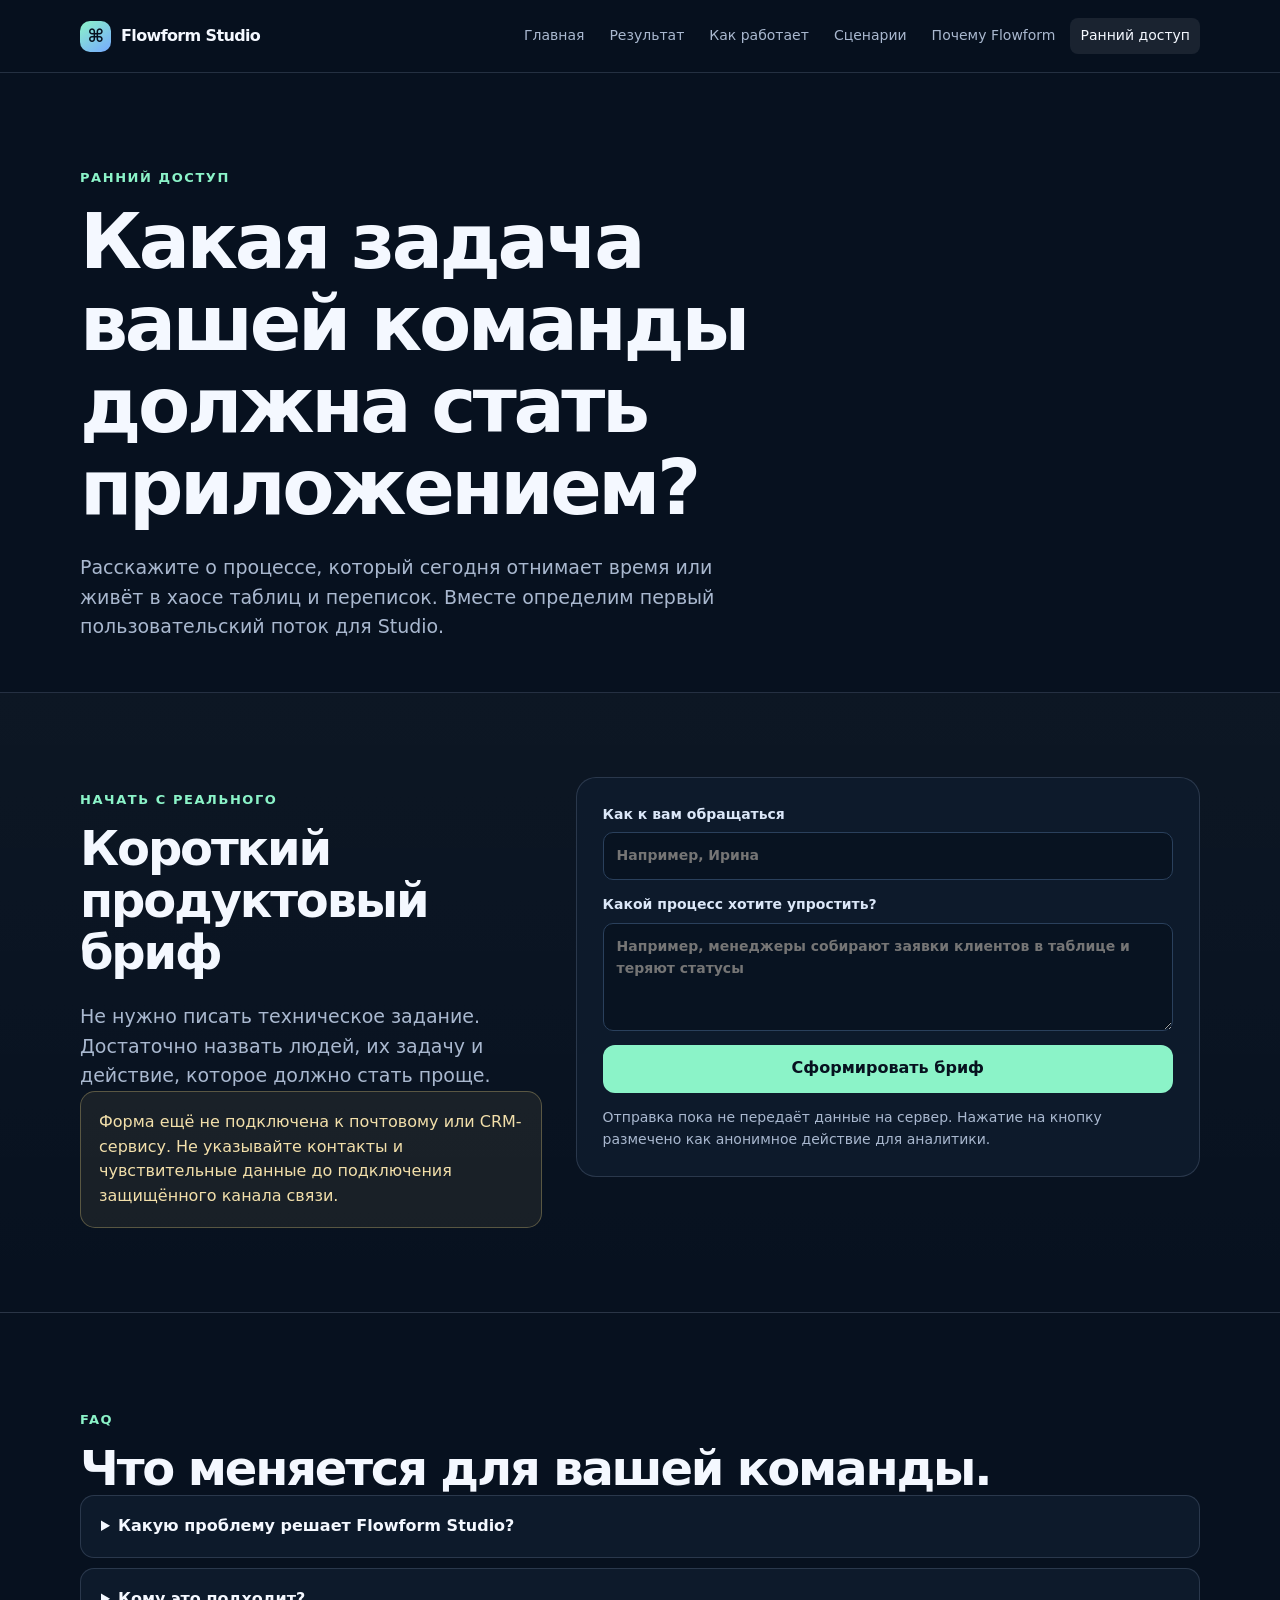
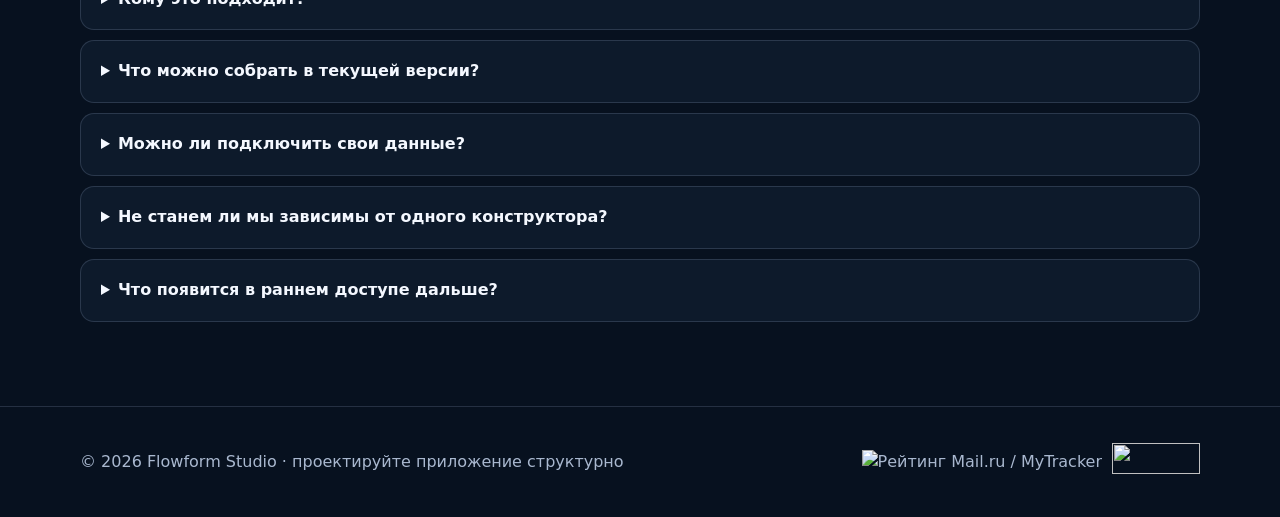
==== commit 420b2b4c: "Add Rating Mail legacy logo to footer" ====
--- a/demo/index.html
+++ b/demo/index.html
@@ -3,4 +3,4 @@
 <main><section class="page-hero"><div class="container"><p class="eyebrow">Ранний доступ</p><h1>Какая задача вашей команды должна стать приложением?</h1><p class="lead">Расскажите о процессе, который сегодня отнимает время или живёт в хаосе таблиц и переписок. Вместе определим первый пользовательский поток для Studio.</p></div></section>
 <section class="section section-soft"><div class="container demo-grid"><div><p class="eyebrow">Начать с реального</p><h2>Короткий продуктовый бриф</h2><p class="lead">Не нужно писать техническое задание. Достаточно назвать людей, их задачу и действие, которое должно стать проще.</p><div class="notice">Форма ещё не подключена к почтовому или CRM-сервису. Не указывайте контакты и чувствительные данные до подключения защищённого канала связи.</div></div><form class="form" data-demo-form><label>Как к вам обращаться<input name="name" autocomplete="off" required maxlength="50" placeholder="Например, Ирина"></label><label>Какой процесс хотите упростить?<textarea name="idea" required maxlength="500" placeholder="Например, менеджеры собирают заявки клиентов в таблице и теряют статусы"></textarea></label><button class="button button-primary" data-event="demo_form_click" data-flowform="early_access::brief_form" type="submit">Сформировать бриф</button><p class="form-note">Отправка пока не передаёт данные на сервер. Нажатие на кнопку размечено как анонимное действие для аналитики.</p><p class="form-success" role="status">Бриф сформирован. Спасибо — этот сценарий учтён как интерес к раннему доступу.</p></form></div></section>
 <section class="section"><div class="container"><p class="eyebrow">FAQ</p><h2>Что меняется для вашей команды.</h2><div class="faq"><details data-event="faq_open" data-flowform="faq::problem"><summary>Какую проблему решает Flowform Studio?</summary><p>Studio сокращает путь от разрозненного описания процесса до интерактивного приложения. Команда быстрее замечает неясности, согласует поведение и проверяет ценность решения.</p></details><details data-event="faq_open" data-flowform="faq::audience"><summary>Кому это подходит?</summary><p>Product-командам, основателям и операционным командам, которым нужен внутренний инструмент, MVP или мобильный поток — без долгого цикла «бриф → макет → разработка → переделка».</p></details><details data-event="faq_open" data-flowform="faq::current_version"><summary>Что можно собрать в текущей версии?</summary><p>Текущий рантайм поддерживает списки, карточки деталей и формы. На этой основе можно собрать каталог, простую CRM, трекер, гид мероприятия или внутренний рабочий инструмент.</p></details><details data-event="faq_open" data-flowform="faq::data"><summary>Можно ли подключить свои данные?</summary><p>Да. Studio работает с моделью сущностей, поддерживает проектные CRUD-данные и развивает работу с OpenAPI как способом связать интерфейс с внешним API.</p></details><details data-event="faq_open" data-flowform="faq::portability"><summary>Не станем ли мы зависимы от одного конструктора?</summary><p>Конфигурация приложения остаётся переносимым JSON-файлом: её можно экспортировать, проверять и использовать как структурированный артефакт продукта.</p></details><details data-event="faq_open" data-flowform="faq::roadmap"><summary>Что появится в раннем доступе дальше?</summary><p>Более короткий путь от Studio к расшариваемому PWA и проверке приложения на мобильном устройстве. Это направление развития, а не уже доступная функция.</p></details></div></div></section></main>
-<footer class="site-footer"><div class="container footer-row"><span>© 2026 Flowform Studio · проектируйте приложение структурно</span><div class="counter-slot"><span id="top100-widget" aria-label="Виджет Rambler Top100"></span><!--LiveInternet counter--><a href="https://www.liveinternet.ru/click" target="_blank"><img id="licntE075" width="88" height="31" style="border:0" title="LiveInternet: показано число просмотров и посетителей за 24 часа" src="[data-uri]" alt=""/></a><script>(function(d,s){d.getElementById("licntE075").src="https://counter.yadro.ru/hit?t52.6;r"+escape(d.referrer)+((typeof(s)=="undefined")?"":";s"+s.width+"*"+s.height+"*"+(s.colorDepth?s.colorDepth:s.pixelDepth))+";u"+escape(d.URL)+";h"+escape(d.title.substring(0,150))+";"+Math.random()})(document,screen)</script><!--/LiveInternet--></div></div></footer><script src="../assets/js/analytics.js"></script></body></html>
+<footer class="site-footer"><div class="container footer-row"><span>© 2026 Flowform Studio · проектируйте приложение структурно</span><div class="counter-slot"><span id="top100-widget" aria-label="Виджет Rambler Top100"></span><a class="mailru-logo" href="https://top.mail.ru/jump?from=3800957" target="_blank" rel="noopener noreferrer"><img src="https://top-fwz1.mail.ru/counter?id=3800957;t=479;l=1" width="88" height="31" style="border:0" title="Рейтинг Mail.ru / MyTracker" alt="Рейтинг Mail.ru / MyTracker"></a><!--LiveInternet counter--><a href="https://www.liveinternet.ru/click" target="_blank"><img id="licntE075" width="88" height="31" style="border:0" title="LiveInternet: показано число просмотров и посетителей за 24 часа" src="[data-uri]" alt=""/></a><script>(function(d,s){d.getElementById("licntE075").src="https://counter.yadro.ru/hit?t52.6;r"+escape(d.referrer)+((typeof(s)=="undefined")?"":";s"+s.width+"*"+s.height+"*"+(s.colorDepth?s.colorDepth:s.pixelDepth))+";u"+escape(d.URL)+";h"+escape(d.title.substring(0,150))+";"+Math.random()})(document,screen)</script><!--/LiveInternet--></div></div></footer><script src="../assets/js/analytics.js"></script></body></html>
